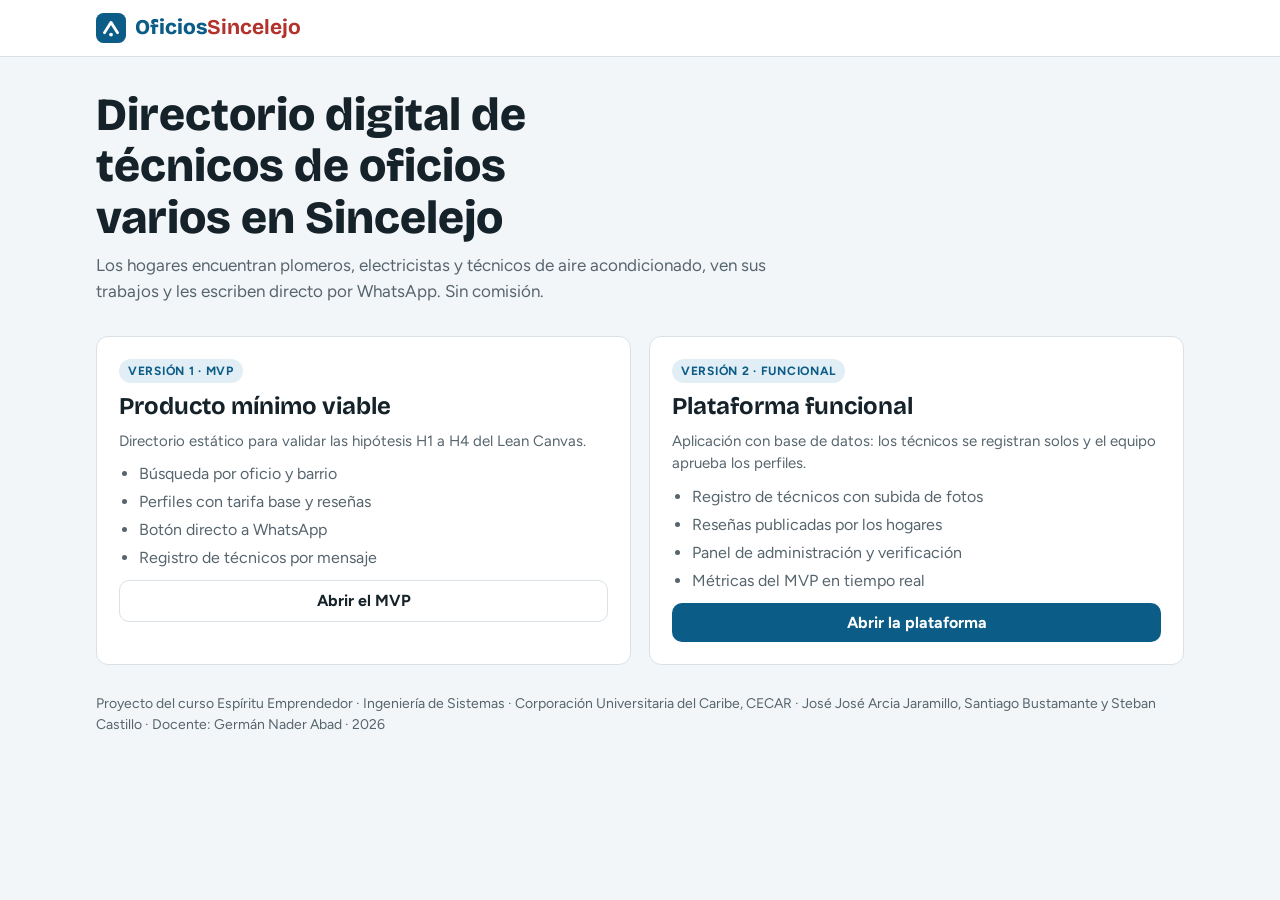
==== index.html @ 09bebe84 "Add files via upload" ====
<!doctype html>
<html lang="es">
<head>
<meta charset="utf-8">
<meta name="viewport" content="width=device-width,initial-scale=1,viewport-fit=cover">
<title>OficiosSincelejo</title>
<meta name="description" content="Directorio digital de técnicos de oficios varios en Sincelejo. Proyecto de Espíritu Emprendedor, Ingeniería de Sistemas, CECAR.">
<link rel="preconnect" href="https://fonts.googleapis.com">
<link rel="stylesheet" href="https://fonts.googleapis.com/css2?family=Bricolage+Grotesque:opsz,wght@12..96,600;12..96,800&family=Figtree:wght@400;500;600;700&display=swap">
<link rel="stylesheet" href="app/css/styles.css">
<style>
  .cards{display:grid;grid-template-columns:repeat(auto-fit,minmax(280px,1fr));gap:18px;margin-top:26px}
  .v{background:var(--surface);border:1px solid var(--line);border-radius:var(--r);padding:22px;display:grid;gap:10px;align-content:start}
  .v h2{font-size:24px}
  .v ul{margin:0;padding-left:20px;color:var(--muted);display:grid;gap:4px}
  .tag{justify-self:start;font-size:12px;font-weight:700;letter-spacing:.06em;text-transform:uppercase;padding:3px 9px;border-radius:999px;background:var(--sucre-soft);color:var(--sucre)}
  .team{margin-top:28px;color:var(--muted);font-size:14px}
</style>
</head>
<body>
<header class="top"><div class="wrap topbar">
  <span class="brand"><svg width="30" height="30" viewBox="0 0 32 32" aria-hidden="true"><rect width="32" height="32" rx="8" fill="currentColor"/><path d="M9 21l7-11 7 11" stroke="#fff" stroke-width="3" fill="none" stroke-linecap="round" stroke-linejoin="round"/><circle cx="16" cy="23" r="2" fill="#fff"/></svg><span>Oficios<b>Sincelejo</b></span></span>
</div></header>
<main><div class="wrap">
  <div class="hero" style="padding-top:10px">
    <h1>Directorio digital de técnicos de oficios varios en Sincelejo</h1>
    <p>Los hogares encuentran plomeros, electricistas y técnicos de aire acondicionado, ven sus trabajos y les escriben directo por WhatsApp. Sin comisión.</p>
  </div>
  <div class="cards">
    <section class="v">
      <span class="tag">Versión 1 · MVP</span>
      <h2>Producto mínimo viable</h2>
      <p class="note" style="font-size:15px">Directorio estático para validar las hipótesis H1 a H4 del Lean Canvas.</p>
      <ul><li>Búsqueda por oficio y barrio</li><li>Perfiles con tarifa base y reseñas</li><li>Botón directo a WhatsApp</li><li>Registro de técnicos por mensaje</li></ul>
      <a class="btn btn-ghost" href="mvp/index.html">Abrir el MVP</a>
    </section>
    <section class="v">
      <span class="tag">Versión 2 · Funcional</span>
      <h2>Plataforma funcional</h2>
      <p class="note" style="font-size:15px">Aplicación con base de datos: los técnicos se registran solos y el equipo aprueba los perfiles.</p>
      <ul><li>Registro de técnicos con subida de fotos</li><li>Reseñas publicadas por los hogares</li><li>Panel de administración y verificación</li><li>Métricas del MVP en tiempo real</li></ul>
      <a class="btn btn-pri" href="app/index.html">Abrir la plataforma</a>
    </section>
  </div>
  <p class="team">Proyecto del curso Espíritu Emprendedor · Ingeniería de Sistemas · Corporación Universitaria del Caribe, CECAR · José José Arcia Jaramillo, Santiago Bustamante y Steban Castillo · Docente: Germán Nader Abad · 2026</p>
</div></main>
</body>
</html>
---- app/css/styles.css ----
/* OficiosSincelejo · hoja de estilos de la app funcional */
:root{
  --bg:#F3F6F8; --surface:#FFFFFF; --ink:#152229; --muted:#56656D; --line:#D9E1E6;
  --sucre:#0B5C86; --sucre-soft:#E2EEF5; --corozo:#B3322B; --corozo-soft:#FBE9E7; --wa:#1E8A4B; --wa-ink:#FFFFFF; --star:#C98A0C;
  --ok-soft:#E3F3E9; --warn-soft:#FFF4D6; --warn-ink:#6B4B00;
  --display:"Bricolage Grotesque","Trebuchet MS",system-ui,sans-serif;
  --body:"Figtree","Segoe UI",system-ui,sans-serif;
  --r:12px;
}
@media (prefers-color-scheme: dark){:root:not([data-theme="light"]){
  --bg:#0F171B; --surface:#172329; --ink:#E6EEF2; --muted:#9AAAB2; --line:#2A3A42;
  --sucre:#5DB3E0; --sucre-soft:#17313F; --corozo:#E06A5F; --corozo-soft:#3A1D1A; --wa:#2FA862; --wa-ink:#06200F; --star:#E9B341;
  --ok-soft:#173326; --warn-soft:#3A2F12; --warn-ink:#F3D58A; color-scheme:dark}}

*{box-sizing:border-box}
[hidden]{display:none!important}
.sr{position:absolute;width:1px;height:1px;overflow:hidden;clip:rect(0 0 0 0);white-space:nowrap}
html{-webkit-text-size-adjust:100%}
body{margin:0;background:var(--bg);color:var(--ink);font-family:var(--body);font-size:16px;line-height:1.5}
img{max-width:100%}
.wrap{max-width:1120px;margin:0 auto;padding-left:max(16px,env(safe-area-inset-left,0px));padding-right:max(16px,env(safe-area-inset-right,0px))}
h1,h2,h3{font-family:var(--display);text-wrap:balance;margin:0;line-height:1.12}
a{color:var(--sucre)}
button,input,select,textarea{font:inherit;color:inherit}
:focus-visible{outline:3px solid var(--sucre);outline-offset:2px}
code{font-size:.9em;background:rgba(0,0,0,.06);padding:1px 5px;border-radius:4px}

.banner{font-size:14px}
.banner .wrap{padding-block:9px}
.banner.demo{background:var(--warn-soft);color:var(--warn-ink)}
.banner.err{background:var(--corozo-soft);color:var(--corozo)}

header.top{background:var(--surface);border-bottom:1px solid var(--line)}
.topbar{display:flex;align-items:center;justify-content:space-between;gap:12px;flex-wrap:wrap;padding-block:12px}
.brand{display:flex;align-items:center;gap:9px;font-family:var(--display);font-weight:800;font-size:21px;color:var(--sucre);text-decoration:none}
.brand b{color:var(--corozo)}
.nav{display:flex;gap:4px;flex-wrap:wrap}
.nav a{padding:7px 12px;border-radius:999px;text-decoration:none;color:var(--ink);font-weight:600;font-size:15px}
.nav a[aria-current="page"]{background:var(--sucre-soft);color:var(--sucre)}

.hero{padding-block:28px 6px;display:grid;gap:10px}
.hero h1{font-size:clamp(28px,5vw,46px);font-weight:800;max-width:20ch}
.hero p{margin:0;color:var(--muted);max-width:62ch;font-size:17px}
.pills{display:flex;flex-wrap:wrap;gap:8px}
.pill{font-size:13px;font-weight:600;padding:4px 10px;border-radius:999px;background:var(--sucre-soft);color:var(--sucre)}

.search{position:sticky;top:env(safe-area-inset-top,0px);z-index:5;background:var(--bg);border-bottom:1px solid var(--line);margin-top:18px}
.search .wrap{padding-block:12px;display:grid;gap:10px}
.oficios{display:flex;gap:8px;overflow-x:auto;padding-bottom:2px;scrollbar-width:thin}
.of{flex:0 0 auto;display:flex;align-items:center;gap:6px;border:1.5px solid var(--line);background:var(--surface);border-radius:999px;padding:7px 13px;font-weight:600;cursor:pointer}
.of svg{width:18px;height:18px}
.of[aria-pressed="true"]{background:var(--sucre);border-color:var(--sucre);color:var(--surface)}
.row{display:flex;flex-wrap:wrap;gap:10px;align-items:center}
.row label{font-size:13px;font-weight:600;color:var(--muted)}
select,input[type=text],input[type=tel],input[type=number],input[type=email],input[type=password],input[type=search],textarea{background:var(--surface);border:1.5px solid var(--line);border-radius:10px;padding:9px 12px;min-width:0;width:100%}
.row select,.row input{width:auto;flex:1 1 160px}
textarea{resize:vertical;min-height:90px}
.count{font-size:14px;color:var(--muted);margin-left:auto}

main{padding-block:22px 44px}
.grid{display:grid;grid-template-columns:repeat(auto-fill,minmax(280px,1fr));gap:16px}
.card{background:var(--surface);border:1px solid var(--line);border-radius:var(--r);display:flex;flex-direction:column;overflow:hidden;min-width:0}
.thumbs{display:grid;grid-template-columns:repeat(3,1fr);gap:2px;background:var(--line)}
.thumb{aspect-ratio:1/1;width:100%;max-width:100%;object-fit:cover;display:grid;place-items:center;color:#fff}
.thumb.ph svg{width:34%;height:34%;opacity:.85}
.cbody{padding:14px 16px 16px;display:grid;gap:7px;flex:1}
.name{display:flex;align-items:baseline;justify-content:space-between;gap:8px}
.name h3{font-size:19px}
.verif{font-size:12px;font-weight:700;color:var(--wa);white-space:nowrap}
.meta{font-size:14px;color:var(--muted)}
.stars{color:var(--star);font-weight:700;font-variant-numeric:tabular-nums}
.price{font-weight:700;font-variant-numeric:tabular-nums}
.price small{font-weight:500;color:var(--muted)}
.actions{display:flex;gap:8px;margin-top:auto;padding-top:6px}
.btn{border:0;border-radius:10px;padding:10px 14px;font-weight:700;cursor:pointer;display:inline-flex;align-items:center;justify-content:center;gap:8px;text-decoration:none;line-height:1.2}
.btn:disabled{opacity:.55;cursor:not-allowed}
.btn-wa{background:var(--wa);color:var(--wa-ink);flex:1}
.btn-pri{background:var(--sucre);color:var(--surface)}
.btn-ghost{background:transparent;border:1.5px solid var(--line);color:var(--ink)}
.btn-bad{background:transparent;border:1.5px solid var(--corozo);color:var(--corozo)}
.btn svg{width:18px;height:18px}
.btn.sm{padding:7px 11px;font-size:14px}
.empty{background:var(--surface);border:1px dashed var(--line);border-radius:var(--r);padding:28px;text-align:center;color:var(--muted)}
.loading{color:var(--muted);padding:20px 0}

/* Panel de perfil */
.ov{position:fixed;inset:0;background:rgba(5,15,20,.55);z-index:20;display:flex;justify-content:flex-end}
.panel{background:var(--bg);width:min(580px,100%);height:100%;overflow-y:auto;padding:20px max(18px,env(safe-area-inset-right,0px)) calc(28px + env(safe-area-inset-bottom,0px)) 18px;display:grid;gap:16px;align-content:start}
.ph{display:flex;justify-content:space-between;align-items:start;gap:12px}
.ph h2{font-size:26px}
.close{background:var(--surface);border:1px solid var(--line);border-radius:999px;width:38px;height:38px;cursor:pointer;flex:0 0 auto;font-size:20px;line-height:1}
.facts{display:grid;grid-template-columns:repeat(3,1fr);gap:8px}
.fact{background:var(--surface);border:1px solid var(--line);border-radius:10px;padding:10px;min-width:0}
.fact b{display:block;font-size:18px;font-variant-numeric:tabular-nums}
.fact span{font-size:12px;color:var(--muted)}
.gal{display:grid;grid-template-columns:repeat(3,1fr);gap:6px}
.gal .thumb{border-radius:8px}
.gal a{display:block}
.sec h3{font-size:17px;margin-bottom:8px}
.rev{background:var(--surface);border:1px solid var(--line);border-radius:10px;padding:12px;display:grid;gap:4px}
.rev p{margin:0;overflow-wrap:anywhere}
.rev .who{font-size:13px;color:var(--muted)}
.msg{background:var(--surface);border:1px solid var(--line);border-radius:10px;padding:12px;font-size:14px;white-space:pre-wrap;overflow-wrap:anywhere}
.note{font-size:13px;color:var(--muted);margin:0}
.box{background:var(--surface);border:1px solid var(--line);border-radius:var(--r);padding:18px}

/* Formularios */
form{display:grid;gap:12px}
.f2{display:grid;grid-template-columns:1fr 1fr;gap:12px}
@media (max-width:520px){.f2{grid-template-columns:1fr}}
.fld{display:grid;gap:4px;min-width:0}
.fld>label,.lbl{font-size:13px;font-weight:600}
.checks{display:flex;flex-wrap:wrap;gap:6px}
.checks label{display:flex;align-items:center;gap:6px;border:1px solid var(--line);border-radius:999px;padding:5px 10px;font-size:14px;cursor:pointer;background:var(--surface)}
.consent{display:flex;gap:8px;align-items:flex-start;font-size:13px;color:var(--muted)}
.err{color:var(--corozo);font-size:14px;font-weight:600;margin:0}
.okmsg{background:var(--ok-soft);border-radius:10px;padding:14px}
.starpick{display:flex;gap:4px;flex-direction:row-reverse;justify-content:flex-end}
.starpick input{position:absolute;opacity:0;width:1px;height:1px}
.starpick label{font-size:28px;color:var(--line);cursor:pointer;line-height:1}
.starpick input:checked~label,.starpick label:hover,.starpick label:hover~label{color:var(--star)}
.starpick input:focus-visible+label{outline:3px solid var(--sucre);border-radius:4px}
.previews{display:grid;grid-template-columns:repeat(auto-fill,minmax(90px,1fr));gap:8px}
.previews figure{margin:0;position:relative}
.previews img{aspect-ratio:1/1;object-fit:cover;border-radius:8px;width:100%}
.previews button{position:absolute;top:4px;right:4px;border:0;border-radius:999px;width:26px;height:26px;background:rgba(0,0,0,.65);color:#fff;cursor:pointer}
.two{display:grid;grid-template-columns:minmax(0,1fr) minmax(0,1.3fr);gap:28px;align-items:start}
@media (max-width:820px){.two{grid-template-columns:1fr}}
.steps{margin:12px 0 0;padding-left:20px;color:var(--muted);display:grid;gap:6px}

/* Administración */
.tabs{display:flex;gap:6px;flex-wrap:wrap;border-bottom:1px solid var(--line);margin-bottom:18px}
.tab{background:none;border:0;border-bottom:3px solid transparent;padding:10px 12px;font-weight:700;cursor:pointer;color:var(--muted)}
.tab[aria-selected="true"]{color:var(--sucre);border-bottom-color:var(--sucre)}
.badge{display:inline-block;min-width:22px;padding:1px 7px;border-radius:999px;background:var(--corozo);color:#fff;font-size:12px;text-align:center;margin-left:4px}
.admin-list{display:grid;gap:12px}
.arow{background:var(--surface);border:1px solid var(--line);border-radius:var(--r);padding:14px;display:grid;grid-template-columns:120px minmax(0,1fr) auto;gap:14px;align-items:start}
@media (max-width:700px){.arow{grid-template-columns:1fr}}
.arow .mini{display:grid;grid-template-columns:repeat(2,1fr);gap:3px}
.arow .mini .thumb{border-radius:6px}
.arow .acts{display:flex;flex-direction:column;gap:6px}
@media (max-width:700px){.arow .acts{flex-direction:row;flex-wrap:wrap}}
.state{display:inline-block;font-size:12px;font-weight:700;padding:2px 8px;border-radius:999px}
.state.pendiente{background:var(--warn-soft);color:var(--warn-ink)}
.state.aprobado,.state.publicada{background:var(--ok-soft);color:var(--wa)}
.state.rechazado,.state.oculta{background:var(--corozo-soft);color:var(--corozo)}
.kpis{display:grid;grid-template-columns:repeat(auto-fill,minmax(180px,1fr));gap:12px;margin-bottom:18px}
.kpi{background:var(--surface);border:1px solid var(--line);border-radius:var(--r);padding:14px}
.kpi b{display:block;font-family:var(--display);font-size:32px;font-variant-numeric:tabular-nums}
.kpi span{font-size:13px;color:var(--muted)}
.kpi small{display:block;margin-top:4px;font-size:12px;font-weight:700}
.kpi small.ok{color:var(--wa)} .kpi small.no{color:var(--corozo)}
.tblwrap{overflow-x:auto;background:var(--surface);border:1px solid var(--line);border-radius:var(--r)}
table{border-collapse:collapse;width:100%;font-size:14px}
th,td{text-align:left;padding:9px 12px;border-bottom:1px solid var(--line);font-variant-numeric:tabular-nums}
th{font-size:12px;text-transform:uppercase;letter-spacing:.05em;color:var(--muted)}
.bar{height:8px;border-radius:4px;background:var(--sucre);min-width:2px}

footer{padding-block:24px;color:var(--muted);font-size:13px;border-top:1px solid var(--line)}
.toast{position:fixed;left:50%;transform:translateX(-50%);bottom:calc(20px + env(safe-area-inset-bottom,0px));background:var(--ink);color:var(--bg);padding:10px 16px;border-radius:10px;font-weight:600;z-index:40;max-width:calc(100% - 32px)}
.toast.bad{background:var(--corozo);color:#fff}
@media (prefers-reduced-motion:no-preference){.card{transition:transform .15s}.card:hover{transform:translateY(-2px)}}

/* Celular: buscador no fijo, filtros a todo el ancho */
@media (max-width:640px){
  .search{position:static}
  .row label{position:absolute;width:1px;height:1px;overflow:hidden;clip:rect(0 0 0 0);white-space:nowrap}
  .row select,.row input{flex:1 1 100%}
  .count{margin-left:0}
  .nav a{padding:6px 10px;font-size:14px}
  .facts{grid-template-columns:repeat(3,minmax(0,1fr))}
  .fact b{font-size:16px}
}
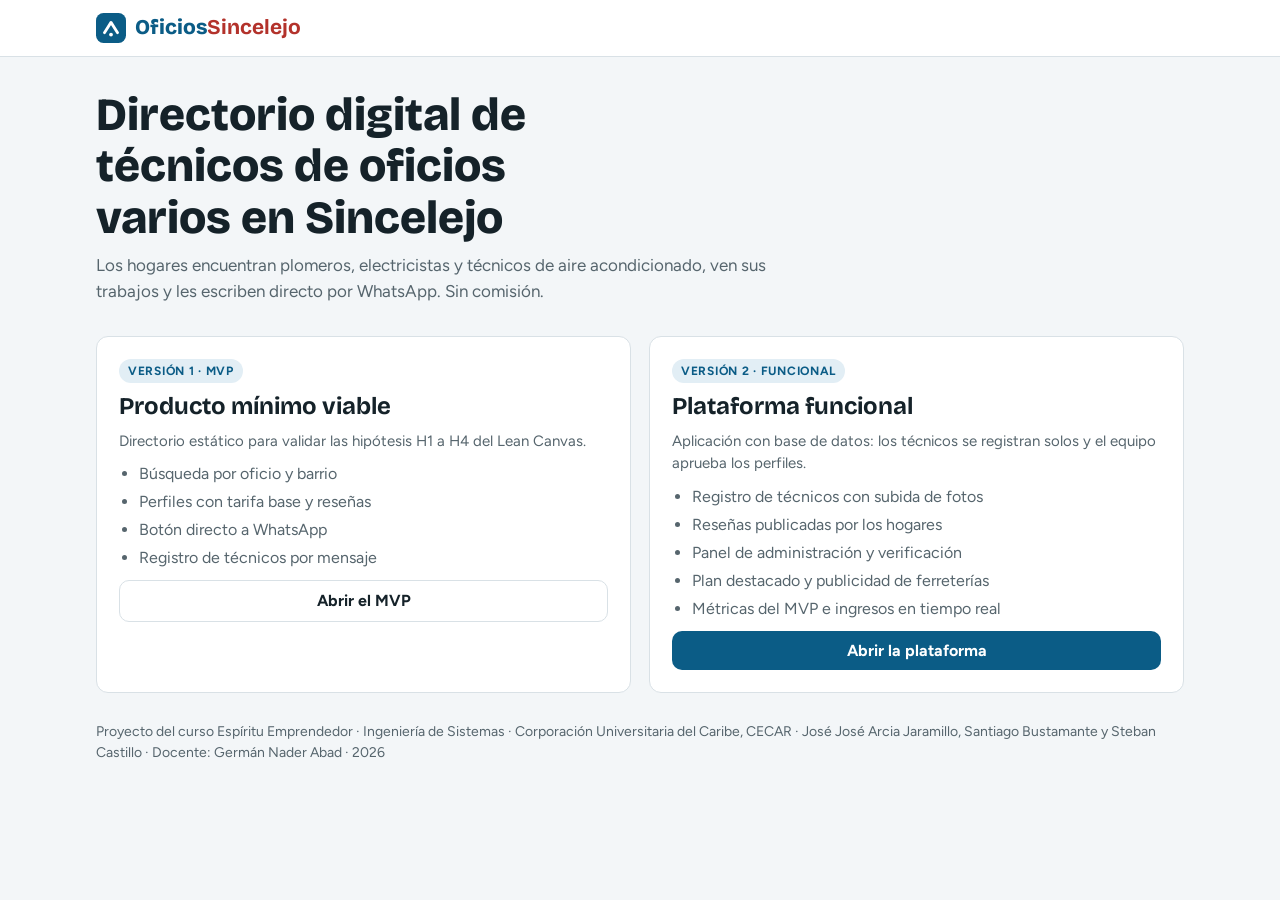
==== commit da5f2019: "Add files via upload" ====
--- a/index.html
+++ b/index.html
@@ -38,7 +38,7 @@
       <span class="tag">Versión 2 · Funcional</span>
       <h2>Plataforma funcional</h2>
       <p class="note" style="font-size:15px">Aplicación con base de datos: los técnicos se registran solos y el equipo aprueba los perfiles.</p>
-      <ul><li>Registro de técnicos con subida de fotos</li><li>Reseñas publicadas por los hogares</li><li>Panel de administración y verificación</li><li>Métricas del MVP en tiempo real</li></ul>
+      <ul><li>Registro de técnicos con subida de fotos</li><li>Reseñas publicadas por los hogares</li><li>Panel de administración y verificación</li><li>Plan destacado y publicidad de ferreterías</li><li>Métricas del MVP e ingresos en tiempo real</li></ul>
       <a class="btn btn-pri" href="app/index.html">Abrir la plataforma</a>
     </section>
   </div>
--- a/app/css/styles.css
+++ b/app/css/styles.css
@@ -171,3 +171,27 @@
   .facts{grid-template-columns:repeat(3,minmax(0,1fr))}
   .fact b{font-size:16px}
 }
+
+/* Monetización: destacados, publicidad y planes */
+.card.dest{border:2px solid var(--star);box-shadow:0 4px 18px rgba(201,138,12,.18)}
+.badge-dest{display:inline-block;justify-self:start;font-size:12px;font-weight:800;letter-spacing:.03em;padding:3px 9px;border-radius:999px;background:var(--star);color:#fff}
+.ad{background:var(--surface);border:1.5px dashed var(--line);border-radius:var(--r);overflow:hidden;display:flex;flex-direction:column;min-width:0}
+.ad-img{width:100%;aspect-ratio:16/9;object-fit:cover}
+.ad-body{padding:14px 16px 16px;display:grid;gap:6px;align-content:start}
+.ad-tag{justify-self:start;font-size:11px;font-weight:700;letter-spacing:.08em;text-transform:uppercase;color:var(--muted);border:1px solid var(--line);border-radius:4px;padding:1px 6px}
+.ad-name{font-family:var(--display);font-size:18px}
+.ad-msg{margin:0;color:var(--muted);font-size:14px}
+.ad .btn{justify-self:start}
+.plans{display:grid;grid-template-columns:repeat(auto-fit,minmax(280px,1fr));gap:16px}
+.plan{background:var(--surface);border:1px solid var(--line);border-radius:var(--r);padding:20px;display:grid;gap:10px;align-content:start;min-width:0}
+.plan.featured{border:2px solid var(--sucre)}
+.plan h3{font-size:21px}
+.plan .price{font-family:var(--display);font-size:30px;font-weight:800;font-variant-numeric:tabular-nums}
+.plan .price small{font-family:var(--body);font-size:14px;font-weight:500;color:var(--muted)}
+.plan ul{margin:0;padding-left:20px;display:grid;gap:5px}
+.plan .btn{justify-self:start}
+.plan-tag{justify-self:start;font-size:12px;font-weight:700;letter-spacing:.06em;text-transform:uppercase;padding:3px 9px;border-radius:999px;background:var(--sucre-soft);color:var(--sucre)}
+.payform{grid-column:1/-1;background:var(--bg);border:1px solid var(--line);border-radius:10px;padding:12px;display:flex;flex-wrap:wrap;gap:10px;align-items:end}
+.payform .fld{flex:1 1 140px}
+.payform select,.payform input{width:100%}
+.dest-line{font-size:13px;font-weight:700;color:var(--star)}
